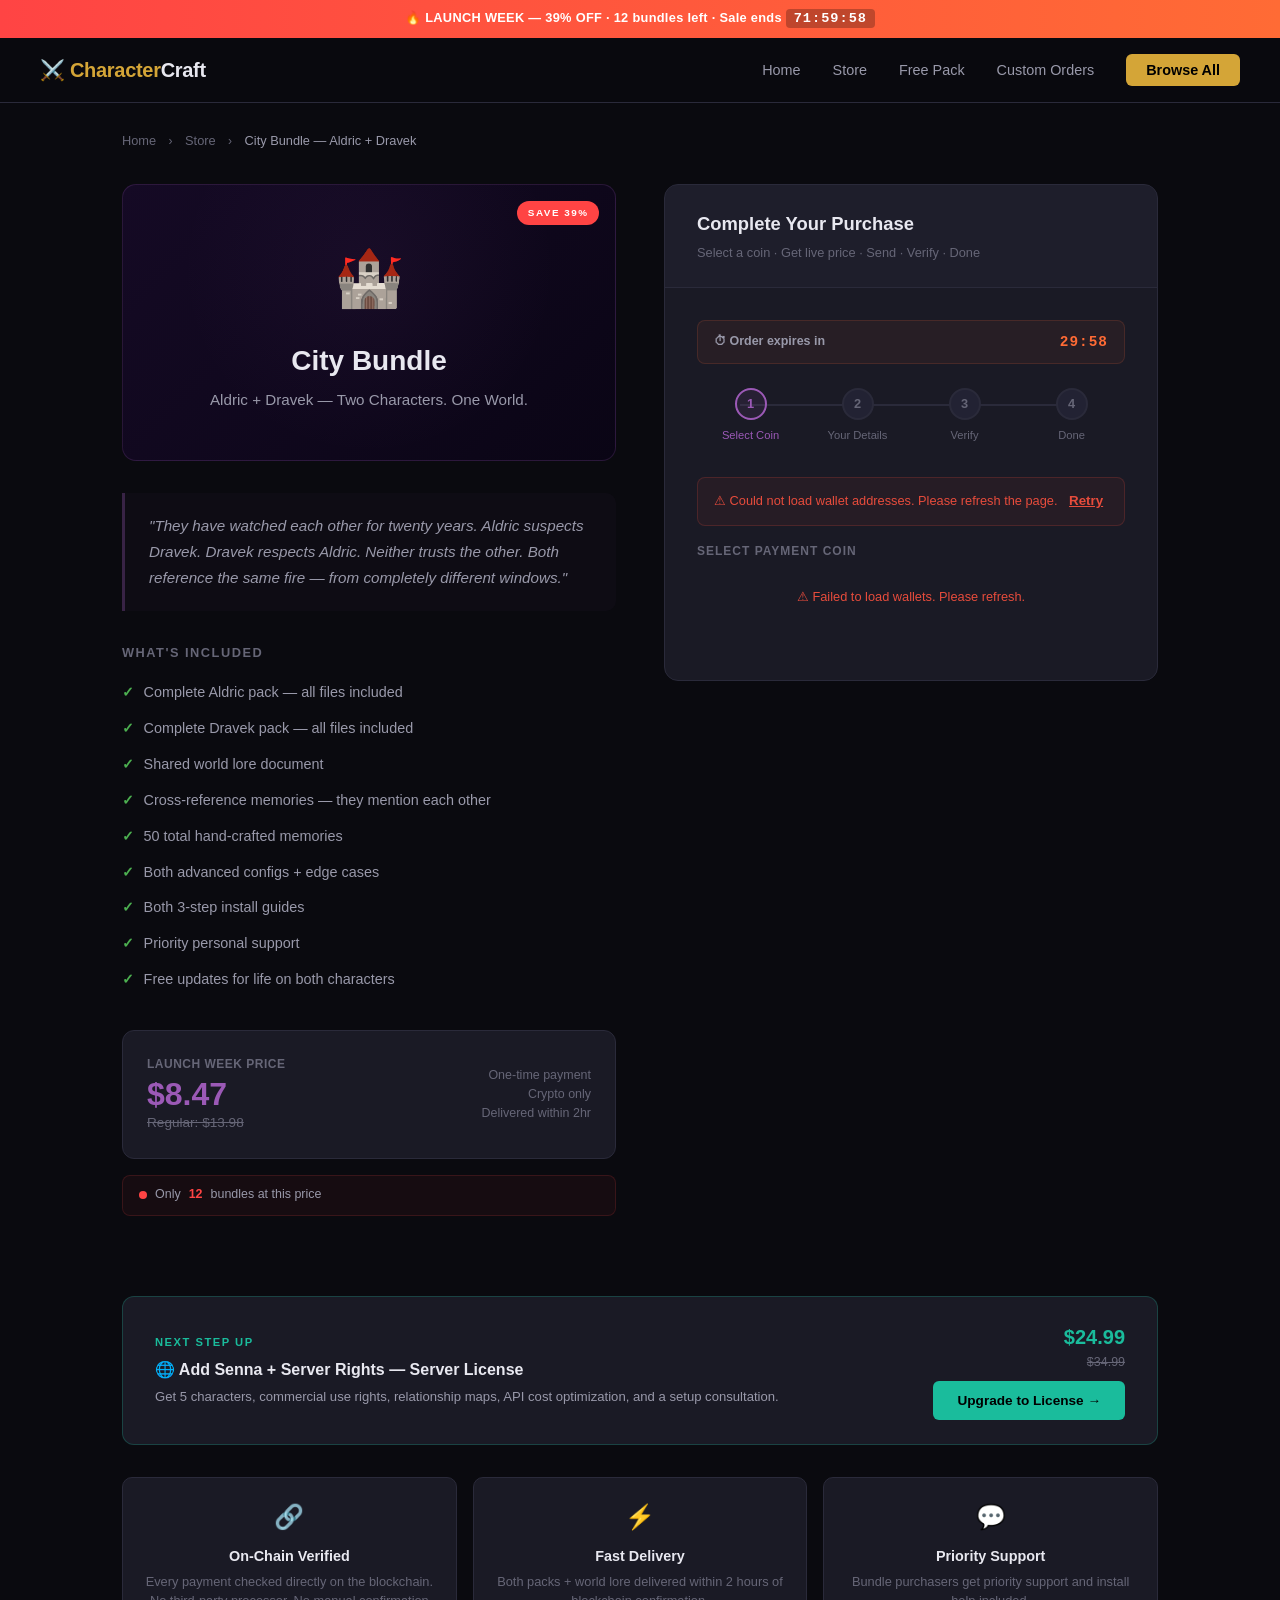
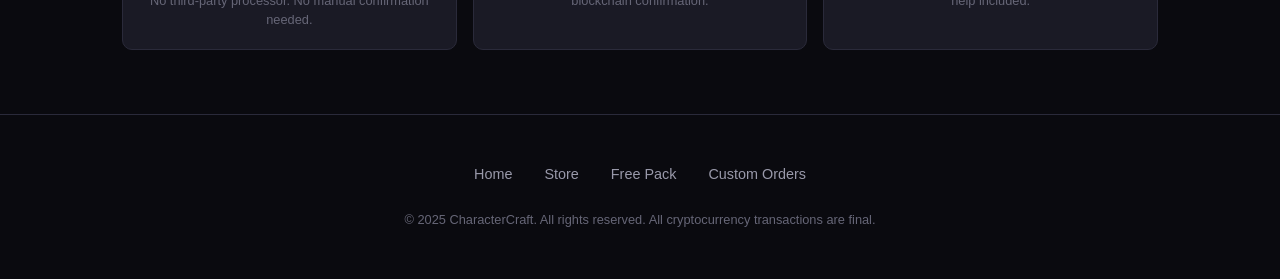
==== pay-city-bundle.html @ 501e88e9 "Create pay-city-bundle.html" ====
<!DOCTYPE html>
<html lang="en">
<head>
    <meta charset="UTF-8">
    <meta name="viewport" content="width=device-width, initial-scale=1.0">
    <title>Buy City Bundle — CharacterCraft</title>
    <meta name="description" content="Purchase the City Bundle. Aldric + Dravek with shared world lore, 50 memories, cross-reference system. $8.47 launch price.">
    <meta name="robots" content="noindex, nofollow">
    <link rel="stylesheet" href="/assets/css/payment.css">
    <style>
        /* ── PAGE ACCENT: PURPLE (Bundle) ── */
        :root {
            --cc-accent:      #9B59B6;
            --cc-accent-light:#B07CC6;
            --cc-accent-rgb:  155, 89, 182;
        }

        .cc-product-banner {
            background: linear-gradient(135deg, #150a25 0%, #0a0515 100%);
            border:     1px solid rgba(155,89,182,0.2);
        }

        /* Bundle-specific upsell override — teal for server license */
        .cc-upsell-card {
            border-color: rgba(26,188,156,0.25);
        }

        .cc-upsell-label { color: #1ABC9C !important; }
        .cc-upsell-price { color: #1ABC9C !important; }

        .cc-upsell-btn {
            background: #1ABC9C !important;
            color: #000 !important;
        }

        .cc-upsell-btn:hover {
            background: #2EE0BA !important;
        }
    </style>
</head>
<body>

<!-- ── URGENCY STRIP ── -->
<div class="cc-urgency-strip">
    🔥 LAUNCH WEEK — 39% OFF ·
    <span id="cc-stock-strip">12</span> bundles left ·
    Sale ends <span class="cc-strip-timer" id="cc-strip-timer">00:00:00</span>
</div>

<!-- ── NAV ── -->
<nav class="cc-nav">
    <div class="cc-nav-inner">
        <a href="/index.html" class="cc-nav-logo">⚔️ Character<span>Craft</span></a>
        <button
            class="cc-nav-toggle"
            onclick="document.querySelector('.cc-nav-links').classList.toggle('cc-open')"
            aria-label="Menu">☰</button>
        <ul class="cc-nav-links">
            <li><a href="/index.html">Home</a></li>
            <li><a href="/store.html">Store</a></li>
            <li><a href="/free.html">Free Pack</a></li>
            <li><a href="/custom.html">Custom Orders</a></li>
            <li><a href="/store.html" class="cc-nav-cta">Browse All</a></li>
        </ul>
    </div>
</nav>

<!-- ── BREADCRUMB ── -->
<div class="cc-breadcrumb">
    <a href="/index.html">Home</a>
    <span class="cc-sep">›</span>
    <a href="/store.html">Store</a>
    <span class="cc-sep">›</span>
    <span class="cc-here">City Bundle — Aldric + Dravek</span>
</div>

<!-- ── MAIN LAYOUT ── -->
<div class="cc-pay-layout">

    <!-- ══ LEFT: PRODUCT INFO ══ -->
    <div class="cc-product-info">

        <div class="cc-product-banner">
            <span class="cc-launch-badge">Save 39%</span>
            <span class="cc-p-icon">🏰</span>
            <h1>City Bundle</h1>
            <div class="cc-p-role">
                Aldric + Dravek — Two Characters. One World.
            </div>
        </div>

        <div class="cc-product-quote">
            "They have watched each other for twenty years. Aldric suspects
            Dravek. Dravek respects Aldric. Neither trusts the other.
            Both reference the same fire — from completely different windows."
        </div>

        <div class="cc-features-label">What's Included</div>
        <ul class="cc-feature-list">
            <li>Complete Aldric pack — all files included</li>
            <li>Complete Dravek pack — all files included</li>
            <li>Shared world lore document</li>
            <li>Cross-reference memories — they mention each other</li>
            <li>50 total hand-crafted memories</li>
            <li>Both advanced configs + edge cases</li>
            <li>Both 3-step install guides</li>
            <li>Priority personal support</li>
            <li>Free updates for life on both characters</li>
        </ul>

        <div class="cc-price-box">
            <div>
                <div class="cc-price-label">Launch Week Price</div>
                <div class="cc-price-value">$8.47</div>
                <div class="cc-price-original">Regular: $13.98</div>
            </div>
            <div class="cc-price-note">
                One-time payment<br>
                Crypto only<br>
                Delivered within 2hr
            </div>
        </div>

        <div class="cc-stock-counter">
            <span class="cc-stock-dot"></span>
            Only <strong id="cc-stock-card">12</strong> bundles at this price
        </div>

    </div>
    <!-- ══ END LEFT ══ -->

    <!-- ══ RIGHT: PAYMENT PANEL ══ -->
    <div class="cc-payment-panel" style="position:relative;">

        <!-- Expired overlay -->
        <div class="cc-expired-overlay" id="cc-expired-overlay">
            <div class="cc-expired-icon">⏰</div>
            <div class="cc-expired-title">Order Expired</div>
            <div class="cc-expired-desc">
                Your 30-minute order window has closed.<br>
                Refresh to start a new order.
            </div>
            <button class="cc-refresh-btn" onclick="location.reload()">
                Start New Order
            </button>
        </div>

        <div class="cc-payment-header">
            <h2>Complete Your Purchase</h2>
            <p>Select a coin · Get live price · Send · Verify · Done</p>
        </div>

        <div class="cc-payment-body">

            <!-- Order expiry countdown -->
            <div class="cc-expiry-bar" id="cc-expiry-bar">
                <span class="cc-expiry-label">⏱ Order expires in</span>
                <span class="cc-expiry-time" id="cc-expiry-time">30:00</span>
            </div>

            <!-- Step indicator -->
            <div class="cc-pay-steps">
                <div class="cc-pay-step cc-active" id="cc-step-1">
                    <div class="cc-step-dot">1</div>
                    <span class="cc-step-label">Select Coin</span>
                </div>
                <div class="cc-pay-step" id="cc-step-2">
                    <div class="cc-step-dot">2</div>
                    <span class="cc-step-label">Your Details</span>
                </div>
                <div class="cc-pay-step" id="cc-step-3">
                    <div class="cc-step-dot">3</div>
                    <span class="cc-step-label">Verify</span>
                </div>
                <div class="cc-pay-step" id="cc-step-4">
                    <div class="cc-step-dot">4</div>
                    <span class="cc-step-label">Done</span>
                </div>
            </div>

            <!-- Address load error -->
            <div class="cc-address-error" id="cc-address-error">
                ⚠ Could not load wallet addresses. Please refresh the page.
                <button onclick="CCPage.loadAddresses()"
                    style="margin-left:0.5rem;background:none;border:none;
                           color:var(--cc-red);cursor:pointer;font-weight:700;
                           text-decoration:underline;">
                    Retry
                </button>
            </div>

            <!-- ── STEP 1: COIN SELECTION ── -->
            <div id="cc-step1-panel">

                <span class="cc-section-label">Select Payment Coin</span>

                <div class="cc-coin-grid" id="cc-coin-grid">
                    <div class="cc-coin-grid-loader">
                        <div class="cc-spinner"
                             style="border-top-color:#9B59B6;"></div>
                        Loading wallets…
                    </div>
                </div>

                <!-- Address panel -->
                <div class="cc-address-panel" id="cc-address-panel">

                    <!-- Live price -->
                    <div class="cc-live-price" id="cc-live-price">
                        <div class="cc-live-price-left">
                            <div class="cc-lp-label">Send Exactly</div>
                            <div class="cc-lp-amount" id="cc-lp-amount">—</div>
                            <div class="cc-lp-usd" id="cc-lp-usd">
                                ≈ $8.47569 USD
                            </div>
                        </div>
                        <div class="cc-live-price-right">
                            <div class="cc-price-refresh-badge">
                                <span class="cc-price-refresh-dot"></span>
                                Live Price
                            </div>
                            <span class="cc-price-last-updated"
                                  id="cc-price-updated">Updating…</span>
                        </div>
                    </div>

                    <!-- Wallet address -->
                    <span class="cc-address-label">
                        Send to this address
                        (<span id="cc-coin-name-label">—</span>):
                    </span>
                    <div class="cc-address-box">
                        <div class="cc-address-text"
                             id="cc-wallet-address">—</div>
                        <button class="cc-copy-btn"
                                onclick="CCPage.copyAddress(this)">
                            Copy
                        </button>
                    </div>

                    <!-- Memo -->
                    <div class="cc-memo-box" id="cc-memo-box">
                        <span class="cc-memo-label"
                              id="cc-memo-label">Memo</span>
                        <span class="cc-memo-value"
                              id="cc-memo-value">—</span>
                        <button class="cc-copy-btn"
                                onclick="CCPage.copyMemo(this)">
                            Copy
                        </button>
                    </div>

                    <!-- Network info -->
                    <div class="cc-network-info">
                        <div class="cc-info-row">
                            <span class="cc-info-label">Network</span>
                            <span class="cc-info-value"
                                  id="cc-network-name">—</span>
                        </div>
                        <div class="cc-info-row">
                            <span class="cc-info-label">Min. Deposit</span>
                            <span class="cc-info-value"
                                  id="cc-min-deposit">—</span>
                        </div>
                        <div class="cc-info-row">
                            <span class="cc-info-label">
                                Confirmations Required
                            </span>
                            <span class="cc-info-value"
                                  id="cc-confirmations">—</span>
                        </div>
                    </div>

                    <!-- Warning -->
                    <div class="cc-pay-warning">
                        <strong>⚠ Important:</strong> Send only
                        <strong id="cc-warn-coin">—</strong> on the
                        <strong id="cc-warn-network">—</strong> network.
                        Sending other assets or using the wrong network
                        results in permanent loss of funds.
                    </div>

                    <!-- Tip -->
                    <div class="cc-info-box cc-info-box-green">
                        💡 <strong>Tip:</strong> Use
                        <strong>SOL, TRX, LTC or DOGE</strong> for lowest
                        fees. Avoid BTC for amounts under $20.
                    </div>

                    <button class="cc-verify-btn" id="cc-proceed-btn"
                            onclick="CCPage.proceedToForm()">
                        Continue to Your Details →
                    </button>

                </div>
            </div>
            <!-- end step1 -->

            <!-- ── STEP 2: CONTACT FORM ── -->
            <div class="cc-form-section" id="cc-step2-panel">
                <h3>Your Delivery Details</h3>
                <p class="cc-form-desc">
                    We need your contact so we can deliver both Aldric
                    and Dravek once your payment confirms on chain.
                </p>

                <input type="text" name="_honey" tabindex="-1"
                       style="display:none" id="cc-honey"
                       autocomplete="off">

                <div class="cc-form-group">
                    <label for="cc-contact">
                        Email or Discord
                        <span class="cc-required">*</span>
                    </label>
                    <input type="text" id="cc-contact"
                           placeholder="email@example.com or YourName#1234"
                           autocomplete="off">
                    <div class="cc-form-hint">
                        This is where we send both character pack files
                        and the shared world lore document.
                    </div>
                </div>

                <div class="cc-form-group">
                    <label for="cc-notes">
                        Notes
                        <span class="cc-optional">(optional)</span>
                    </label>
                    <textarea id="cc-notes"
                        placeholder="Server type, lore preferences, anything else?">
                    </textarea>
                </div>

                <button class="cc-verify-btn"
                        onclick="CCPage.proceedToVerify()">
                    Continue to Payment Verification →
                </button>

                <button onclick="CCPage.backToCoins()"
                    style="display:block;width:100%;margin-top:0.65rem;
                           background:none;border:none;
                           color:var(--cc-text-muted);font-size:0.8rem;
                           cursor:pointer;padding:0.4rem;">
                    ← Back to coin selection
                </button>
            </div>
            <!-- end step2 -->

            <!-- ── STEP 3: VERIFY PAYMENT ── -->
            <div class="cc-form-section" id="cc-step3-panel">
                <h3>Verify Your Payment</h3>
                <p class="cc-form-desc">
                    After sending, paste your transaction hash below.
                    We check the blockchain in real time.
                </p>

                <div class="cc-info-box-verify">
                    <h4>🔒 What We Verify</h4>
                    <ul>
                        <li>Transaction exists on chain</li>
                        <li>Sent to the correct address</li>
                        <li>Amount matches your order</li>
                        <li>Required confirmations reached</li>
                        <li>Transaction hash not previously used</li>
                    </ul>
                </div>

                <!-- Order summary -->
                <div class="cc-network-info" style="margin-bottom:1rem;">
                    <div class="cc-info-row">
                        <span class="cc-info-label">Product</span>
                        <span class="cc-info-value">
                            City Bundle — Aldric + Dravek
                        </span>
                    </div>
                    <div class="cc-info-row">
                        <span class="cc-info-label">Coin</span>
                        <span class="cc-info-value"
                              id="cc-summary-coin">—</span>
                    </div>
                    <div class="cc-info-row">
                        <span class="cc-info-label">Amount to Send</span>
                        <span class="cc-info-value"
                              id="cc-summary-amount">—</span>
                    </div>
                    <div class="cc-info-row">
                        <span class="cc-info-label">Send To</span>
                        <span class="cc-info-value cc-address-text"
                              id="cc-summary-address"
                              style="font-size:0.7rem;max-width:200px;
                                     overflow:hidden;
                                     text-overflow:ellipsis;">—</span>
                    </div>
                </div>

                <div class="cc-form-group">
                    <label for="cc-tx-hash">
                        Transaction Hash / ID
                        <span class="cc-required">*</span>
                    </label>
                    <div class="cc-tx-wrap">
                        <input type="text" id="cc-tx-hash"
                               placeholder="Paste your transaction hash here"
                               autocomplete="off"
                               oninput="CCPage.onTxHashInput(this)">
                        <span class="cc-tx-status" id="cc-tx-status"></span>
                    </div>
                    <div class="cc-form-hint">
                        Found in your wallet's transaction history after
                        sending. Also called TX ID or Transaction ID.
                    </div>
                </div>

                <button class="cc-verify-btn" id="cc-verify-btn"
                        onclick="CCPage.verifyPayment()">
                    🔍 Verify Payment
                </button>

                <div class="cc-poll-status" id="cc-poll-status">
                    <div class="cc-poll-spinner"></div>
                    <span id="cc-poll-text">Checking blockchain…</span>
                </div>

                <div class="cc-verify-result" id="cc-verify-result">
                    <div class="cc-result-title"
                         id="cc-result-title"></div>
                    <div class="cc-result-detail"
                         id="cc-result-detail"></div>
                </div>

                <p class="cc-confirm-note" style="margin-top:1rem;">
                    BTC may take 10–60 min to confirm.
                    SOL, TRX, XLM confirm in seconds.<br>
                    <strong>Do not close this tab</strong> while
                    verification is in progress.
                </p>

                <button onclick="CCPage.backToForm()"
                    style="display:block;width:100%;margin-top:0.65rem;
                           background:none;border:none;
                           color:var(--cc-text-muted);font-size:0.8rem;
                           cursor:pointer;padding:0.4rem;">
                    ← Back to your details
                </button>
            </div>
            <!-- end step3 -->

        </div>
    </div>
    <!-- ══ END RIGHT ══ -->

</div>

<!-- ── UPSELL ── -->
<div class="cc-upsell-bar">
    <div class="cc-upsell-card">
        <div class="cc-upsell-text">
            <div class="cc-upsell-label">Next Step Up</div>
            <h4>🌐 Add Senna + Server Rights — Server License</h4>
            <p>Get 5 characters, commercial use rights, relationship maps,
               API cost optimization, and a setup consultation.</p>
        </div>
        <div class="cc-upsell-action">
            <div class="cc-upsell-price">$24.99</div>
            <div class="cc-upsell-original">$34.99</div>
            <a href="/pay-server-license.html" class="cc-upsell-btn">
                Upgrade to License →
            </a>
        </div>
    </div>
</div>

<!-- ── TRUST ── -->
<div class="cc-trust-bar">
    <div class="cc-trust-grid">
        <div class="cc-trust-item">
            <div class="cc-trust-icon">🔗</div>
            <h4>On-Chain Verified</h4>
            <p>Every payment checked directly on the blockchain.
               No third-party processor. No manual confirmation needed.</p>
        </div>
        <div class="cc-trust-item">
            <div class="cc-trust-icon">⚡</div>
            <h4>Fast Delivery</h4>
            <p>Both packs + world lore delivered within 2 hours of
               blockchain confirmation.</p>
        </div>
        <div class="cc-trust-item">
            <div class="cc-trust-icon">💬</div>
            <h4>Priority Support</h4>
            <p>Bundle purchasers get priority support and install
               help included.</p>
        </div>
    </div>
</div>

<!-- ── FOOTER ── -->
<footer class="cc-footer">
    <div class="cc-footer-links">
        <a href="/index.html">Home</a>
        <a href="/store.html">Store</a>
        <a href="/free.html">Free Pack</a>
        <a href="/custom.html">Custom Orders</a>
    </div>
    <p class="cc-footer-copy">
        © 2025 CharacterCraft. All rights reserved.
        All cryptocurrency transactions are final.
    </p>
</footer>

<!-- ── SCRIPTS ── -->
<script src="/assets/js/payment.js"></script>
<script>
var CCPage = (function () {
    'use strict';

    var PRODUCT_KEY = 'city-bundle';
    var CC = window.CharacterCraft;

    /* ── SALE COUNTDOWN ─────────────────────────────── */
    var SALE_KEY      = 'cc_sale_end_v3';
    var SALE_DURATION = 72 * 60 * 60 * 1000;

    function getSaleEnd() {
        var s = localStorage.getItem(SALE_KEY);
        if (s) { var e = parseInt(s, 10); if (e > Date.now()) return e; }
        var n = Date.now() + SALE_DURATION;
        localStorage.setItem(SALE_KEY, n.toString());
        return n;
    }

    var saleEnd = getSaleEnd();

    function tickSale() {
        var r = saleEnd - Date.now();
        if (r <= 0) {
            saleEnd = Date.now() + SALE_DURATION;
            localStorage.setItem(SALE_KEY, saleEnd.toString());
            r = SALE_DURATION;
        }
        var t  = Math.floor(r / 1000);
        var h  = CC._pad(Math.floor(t / 3600));
        var m  = CC._pad(Math.floor((t % 3600) / 60));
        var s  = CC._pad(t % 60);
        var el = document.getElementById('cc-strip-timer');
        if (el) el.textContent = h + ':' + m + ':' + s;
    }

    tickSale();
    setInterval(tickSale, 1000);

    /* ── STOCK ──────────────────────────────────────── */
    var STOCK_KEY = 'cc_stock_v3';

    var stock = (function () {
        var r = localStorage.getItem(STOCK_KEY);
        if (r) {
            try {
                var d = JSON.parse(r);
                if (d.saleEnd === saleEnd) return d;
            } catch (e) {}
        }
        var i = {
            saleEnd:  saleEnd,
            aldric:   23, dravek:  19, bundle:  12,
            license:   7, retainer: 5
        };
        localStorage.setItem(STOCK_KEY, JSON.stringify(i));
        return i;
    })();

    (function renderStock() {
        var strip = document.getElementById('cc-stock-strip');
        var card  = document.getElementById('cc-stock-card');
        if (strip) strip.textContent = stock.bundle;
        if (card)  card.textContent  = stock.bundle;
    })();

    /* ── ORDER INIT ─────────────────────────────────── */
    var order = CC.initOrder(PRODUCT_KEY);

    /* ── EXPIRY TIMER ───────────────────────────────── */
    CC.expiry.start(
        order.createdAt,
        function onTick(display, remaining) {
            var el = document.getElementById('cc-expiry-time');
            if (el) el.textContent = display;
            var bar = document.getElementById('cc-expiry-bar');
            if (bar) {
                if (remaining < 5 * 60 * 1000) {
                    bar.classList.add('cc-expiry-urgent');
                } else {
                    bar.classList.remove('cc-expiry-urgent');
                }
            }
        },
        function onExpire() {
            var overlay = document.getElementById('cc-expired-overlay');
            if (overlay) overlay.classList.add('cc-visible');
        }
    );

    /* ── LOAD ADDRESSES ─────────────────────────────── */
    function loadAddresses() {
        CC.loadAddresses()
            .then(function () { renderCoinGrid(); })
            .catch(function () {
                var err = document.getElementById('cc-address-error');
                if (err) err.classList.add('cc-visible');
                var grid = document.getElementById('cc-coin-grid');
                if (grid) grid.innerHTML =
                    '<div class="cc-coin-grid-loader"' +
                    ' style="color:var(--cc-red);">' +
                    '⚠ Failed to load wallets. Please refresh.' +
                    '</div>';
            });
    }

    function renderCoinGrid() {
        var grid    = document.getElementById('cc-coin-grid');
        var coins   = CC.config.coins;
        var tickers = Object.keys(coins);
        var html    = '';

        tickers.forEach(function (ticker) {
            var coin    = coins[ticker];
            var address = CC.getAddress(ticker);
            var disabled = !address
                ? 'style="opacity:0.4;cursor:not-allowed;"' +
                  ' title="Address unavailable"'
                : '';

            html +=
                '<button class="cc-coin-btn"' +
                ' id="cc-coin-btn-' + ticker + '"' +
                ' onclick="CCPage.selectCoin(\'' + ticker + '\')"' +
                ' ' + disabled + '>' +
                '<span class="cc-coin-icon">' + coin.icon + '</span>' +
                '<span class="cc-coin-name">' + ticker + '</span>' +
                '</button>';
        });

        grid.innerHTML = html;

        CC.fetchPrices(tickers).then(function () {
            if (CC.state.selectedCoin) {
                updatePriceDisplay(CC.state.selectedCoin);
            }
        });

        if (CC.state.priceTimer) clearInterval(CC.state.priceTimer);
        CC.state.priceTimer = setInterval(function () {
            CC.fetchPrices(Object.keys(coins)).then(function () {
                if (CC.state.selectedCoin) {
                    updatePriceDisplay(CC.state.selectedCoin);
                }
            });
        }, CC.config.priceRefreshMs);
    }

    /* ── SELECT COIN ────────────────────────────────── */
    function selectCoin(ticker) {
        var address = CC.getAddress(ticker);
        if (!address) return;

        CC.state.selectedCoin = ticker;
        var coin = CC.config.coins[ticker];

        document.querySelectorAll('.cc-coin-btn').forEach(function (b) {
            b.classList.remove('cc-selected');
        });
        var btn = document.getElementById('cc-coin-btn-' + ticker);
        if (btn) btn.classList.add('cc-selected');

        document.getElementById('cc-coin-name-label').textContent =
            coin.name + ' (' + ticker + ')';
        document.getElementById('cc-wallet-address').textContent = address;
        document.getElementById('cc-network-name').textContent   =
            coin.networkFull;
        document.getElementById('cc-min-deposit').textContent    =
            coin.minDeposit;
        document.getElementById('cc-confirmations').textContent  =
            coin.confirmations +
            ' confirmation' + (coin.confirmations !== 1 ? 's' : '');
        document.getElementById('cc-warn-coin').textContent    = coin.name;
        document.getElementById('cc-warn-network').textContent = coin.network;

        var memoBox = document.getElementById('cc-memo-box');
        if (coin.memo) {
            document.getElementById('cc-memo-label').textContent =
                coin.memoLabel || 'Memo';
            document.getElementById('cc-memo-value').textContent = coin.memo;
            memoBox.classList.add('cc-visible');
        } else {
            memoBox.classList.remove('cc-visible');
        }

        updatePriceDisplay(ticker);
        document.getElementById('cc-address-panel')
            .classList.add('cc-visible');
        setStep(1);
    }

    function updatePriceDisplay(ticker) {
        var cryptoAmount = CC.getCryptoAmount(ticker, order.exactAmount);
        CC.state.cryptoAmount = cryptoAmount;

        var amountEl  = document.getElementById('cc-lp-amount');
        var usdEl     = document.getElementById('cc-lp-usd');
        var updatedEl = document.getElementById('cc-price-updated');

        if (cryptoAmount !== null) {
            amountEl.textContent  = CC.formatCrypto(cryptoAmount, ticker);
            usdEl.textContent     = '≈ ' + CC.formatUSD(order.exactAmount) +
                                    ' USD';
            updatedEl.textContent = 'Updated ' +
                                    new Date().toLocaleTimeString();
        } else {
            amountEl.textContent  = 'Loading…';
            usdEl.textContent     = '≈ ' + CC.formatUSD(order.exactAmount) +
                                    ' USD';
            updatedEl.textContent = 'Fetching price…';
        }
    }

    /* ── STEP NAVIGATION ────────────────────────────── */
    function setStep(completedUpTo) {
        for (var i = 1; i <= 4; i++) {
            var el = document.getElementById('cc-step-' + i);
            if (!el) continue;
            el.classList.remove('cc-active', 'cc-completed');
            if (i < completedUpTo + 1) el.classList.add('cc-completed');
            if (i === completedUpTo + 1) el.classList.add('cc-active');
        }
    }

    function showPanel(panelId) {
        var panels = [
            'cc-step1-panel',
            'cc-step2-panel',
            'cc-step3-panel'
        ];
        panels.forEach(function (id) {
            var el = document.getElementById(id);
            if (!el) return;
            if (id === panelId) {
                el.classList.add('cc-visible');
                el.style.display = 'block';
            } else {
                el.classList.remove('cc-visible');
                el.style.display = 'none';
            }
        });
    }

    /* ── PROCEED FUNCTIONS ──────────────────────────── */
    function proceedToForm() {
        if (!CC.state.selectedCoin) {
            alert('Please select a coin first.');
            return;
        }
        if (!CC.state.cryptoAmount) {
            alert('Price is still loading. Please wait a moment.');
            return;
        }
        setStep(2);
        showPanel('cc-step2-panel');
        window.scrollTo({ top: 0, behavior: 'smooth' });
    }

    function backToCoins() {
        setStep(1);
        showPanel('cc-step1-panel');
        window.scrollTo({ top: 0, behavior: 'smooth' });
    }

    function proceedToVerify() {
        var honey = document.getElementById('cc-honey');
        if (honey && honey.value !== '') return;

        var contact = document.getElementById('cc-contact').value.trim();
        if (!contact) {
            document.getElementById('cc-contact')
                .classList.add('cc-input-error');
            document.getElementById('cc-contact').focus();
            return;
        }
        document.getElementById('cc-contact')
            .classList.remove('cc-input-error');

        var ticker = CC.state.selectedCoin;
        var coin   = CC.config.coins[ticker];

        document.getElementById('cc-summary-coin').textContent =
            coin.name + ' (' + ticker + ')';
        document.getElementById('cc-summary-amount').textContent =
            CC.formatCrypto(CC.state.cryptoAmount, ticker) +
            ' (' + CC.formatUSD(order.exactAmount) + ')';
        document.getElementById('cc-summary-address').textContent =
            CC.getAddress(ticker);

        setStep(3);
        showPanel('cc-step3-panel');
        window.scrollTo({ top: 0, behavior: 'smooth' });
    }

    function backToForm() {
        CC.poll.stop();
        clearVerifyResult();
        setStep(2);
        showPanel('cc-step2-panel');
        window.scrollTo({ top: 0, behavior: 'smooth' });
    }

    /* ── TX HASH INPUT ──────────────────────────────── */
    function onTxHashInput(input) {
        var val    = input.value.trim();
        var ticker = CC.state.selectedCoin;
        var status = document.getElementById('cc-tx-status');

        if (!val || !ticker) {
            status.textContent = '';
            status.className   = 'cc-tx-status';
            return;
        }

        var valid = CC.verify._validateHashFormat(val, ticker);
        status.textContent = valid ? '✓' : '✗';
        status.className   = 'cc-tx-status ' +
                             (valid ? 'cc-tx-valid' : 'cc-tx-invalid');
    }

    /* ── VERIFY PAYMENT ─────────────────────────────── */
    function verifyPayment() {
        var honey = document.getElementById('cc-honey');
        if (honey && honey.value !== '') return;

        var txHash = document.getElementById('cc-tx-hash').value.trim();
        if (!txHash) {
            document.getElementById('cc-tx-hash').focus();
            return;
        }

        var ticker = CC.state.selectedCoin;
        if (!ticker) return;

        var btn = document.getElementById('cc-verify-btn');
        btn.disabled  = true;
        btn.innerHTML = '<div class="cc-spinner"></div> Verifying…';
        btn.classList.add('cc-loading-btn');

        clearVerifyResult();

        var pollEl = document.getElementById('cc-poll-status');
        pollEl.classList.add('cc-visible');
        document.getElementById('cc-poll-text').textContent =
            'Checking ' + ticker + ' blockchain…';

        CC.verify.run(txHash, ticker)
            .then(function (result) {
                pollEl.classList.remove('cc-visible');

                if (result.verified) {
                    onVerified(result);
                } else if (result.pending) {
                    showResult('pending',
                        '⏳ Not Confirmed Yet',
                        result.message +
                        ' Checking automatically every 15 seconds…');
                    pollEl.classList.add('cc-visible');

                    CC.poll.start(
                        txHash, ticker,
                        function onPollResult(r) {
                            document.getElementById('cc-poll-text')
                                .textContent =
                                'Attempt ' + CC.poll._attempts +
                                ' of ' + CC.poll.MAX +
                                ' — ' + ticker + ' blockchain…';
                            if (r.verified) {
                                pollEl.classList.remove('cc-visible');
                                onVerified(r);
                            } else if (!r.pending) {
                                pollEl.classList.remove('cc-visible');
                                showResult('error',
                                    '❌ Verification Failed', r.message);
                                unlockBtn();
                            }
                        },
                        function onMaxReached() {
                            pollEl.classList.remove('cc-visible');
                            showResult('error', '⏱ Timed Out',
                                'Could not confirm after ' +
                                CC.poll.MAX + ' attempts. ' +
                                'Please try again or contact support ' +
                                'with your TX hash.');
                            unlockBtn();
                        }
                    );
                } else {
                    showResult('error', '❌ Verification Failed',
                        result.message);
                    unlockBtn();
                }
            })
            .catch(function (err) {
                pollEl.classList.remove('cc-visible');
                var msg = err.message ||
                    'An unexpected error occurred. Please try again.';

                if (err.code === 'RATE_LIMITED') {
                    showResult('error', '🚫 Rate Limited', msg);
                } else if (err.code === 'EXPIRED') {
                    showResult('error', '⏰ Order Expired', msg);
                } else {
                    showResult('error', '❌ Error', msg);
                }
                unlockBtn();
            });
    }

    /* ── ON VERIFIED ────────────────────────────────── */
    function onVerified(result) {
        showResult('ok',
            '✅ Payment Verified',
            'Confirmed ' + result.confirmations + ' block(s). ' +
            'Amount: ' +
            CC.formatCrypto(result.receivedCrypto, CC.state.selectedCoin) +
            '. Submitting your order…');

        setStep(4);

        var formData = {
            contact: document.getElementById('cc-contact').value.trim(),
            notes:   document.getElementById('cc-notes').value.trim()
        };

        CC.submitOrder(result, formData)
            .then(function () {
                CC.session.clear();
                CC.expiry.stop();
                CC.poll.stop();
                window.location.href = CC.config.successUrl;
            })
            .catch(function (err) {
                showResult('error', '⚠ Submission Error',
                    err.message +
                    ' Your payment WAS verified. Please contact support ' +
                    'with TX: ' + result.txHash);
                unlockBtn();
            });
    }

    /* ── UI HELPERS ─────────────────────────────────── */
    function showResult(type, title, detail) {
        var el       = document.getElementById('cc-verify-result');
        var titleEl  = document.getElementById('cc-result-title');
        var detailEl = document.getElementById('cc-result-detail');
        el.className         = 'cc-verify-result cc-visible cc-result-' +
                               type;
        titleEl.textContent  = title;
        detailEl.textContent = detail;
    }

    function clearVerifyResult() {
        var el     = document.getElementById('cc-verify-result');
        el.className   = 'cc-verify-result';
        el.textContent = '';
    }

    function unlockBtn() {
        var btn       = document.getElementById('cc-verify-btn');
        btn.disabled  = false;
        btn.innerHTML = '🔍 Verify Payment';
        btn.classList.remove('cc-loading-btn');
    }

    function copyAddress(btn) {
        var text = document.getElementById('cc-wallet-address').textContent;
        CC.copyToClipboard(text, btn, 'Copy');
    }

    function copyMemo(btn) {
        var text = document.getElementById('cc-memo-value').textContent;
        CC.copyToClipboard(text, btn, 'Copy');
    }

    /* ── INIT ───────────────────────────────────────── */
    function init() {
        showPanel('cc-step1-panel');
        document.getElementById('cc-step1-panel').style.display = 'block';
        document.getElementById('cc-step2-panel').style.display = 'none';
        document.getElementById('cc-step3-panel').style.display = 'none';

        loadAddresses();

        document.addEventListener('click', function (e) {
            var nav = document.querySelector('.cc-nav-links');
            var tog = document.querySelector('.cc-nav-toggle');
            if (nav && nav.classList.contains('cc-open') &&
                !nav.contains(e.target) && !tog.contains(e.target)) {
                nav.classList.remove('cc-open');
            }
        });
    }

    init();

    return {
        selectCoin:      selectCoin,
        proceedToForm:   proceedToForm,
        proceedToVerify: proceedToVerify,
        backToCoins:     backToCoins,
        backToForm:      backToForm,
        verifyPayment:   verifyPayment,
        onTxHashInput:   onTxHashInput,
        copyAddress:     copyAddress,
        copyMemo:        copyMemo,
        loadAddresses:   loadAddresses
    };

}());
</script>

</body>
</html>
---- assets/css/payment.css ----
/* ═══════════════════════════════════════════════════════
   CharacterCraft Payment UI
   /assets/css/payment.css
   Shared across all pay pages
═══════════════════════════════════════════════════════ */

/* ── CSS VARIABLES ────────────────────────────────────── */
:root {
    --cc-gold:          #D4A537;
    --cc-gold-light:    #F2D06B;
    --cc-bg-primary:    #0A0A0F;
    --cc-bg-secondary:  #12121A;
    --cc-bg-card:       #1A1A25;
    --cc-bg-hover:      #222233;
    --cc-text-primary:  #E8E8F0;
    --cc-text-secondary:#9999AA;
    --cc-text-muted:    #666677;
    --cc-border:        #2A2A3A;
    --cc-green:         #4CAF50;
    --cc-red:           #E74C3C;
    --cc-urgent-red:    #FF4444;
    --cc-orange:        #FF6B35;
    --cc-blue:          #3498DB;
    --cc-purple:        #9B59B6;
    --cc-teal:          #1ABC9C;
    --cc-amber:         #F39C12;

    /* Accent — overridden per page via inline style on body */
    --cc-accent:        var(--cc-gold);
    --cc-accent-light:  var(--cc-gold-light);
    --cc-accent-rgb:    212, 165, 55;
}

/* ── RESET & BASE ─────────────────────────────────────── */
*, *::before, *::after { margin: 0; padding: 0; box-sizing: border-box; }
html { scroll-behavior: smooth; }

body {
    font-family: 'Segoe UI', -apple-system, BlinkMacSystemFont, sans-serif;
    background:  var(--cc-bg-primary);
    color:       var(--cc-text-primary);
    line-height: 1.6;
    overflow-x:  hidden;
}

/* ── URGENCY STRIP ────────────────────────────────────── */
.cc-urgency-strip {
    background:      linear-gradient(90deg, #FF4444, #FF6B35, #FF4444);
    background-size: 200% 100%;
    animation:       cc-strip-shift 3s ease infinite;
    color:           #fff;
    text-align:      center;
    padding:         0.5rem 1rem;
    font-size:       0.8rem;
    font-weight:     700;
    letter-spacing:  0.3px;
    position:        relative;
    z-index:         100;
}

@keyframes cc-strip-shift {
    0%, 100% { background-position: 0% 50%; }
    50%       { background-position: 100% 50%; }
}

.cc-strip-timer {
    background:    rgba(0,0,0,0.25);
    padding:       0.15rem 0.5rem;
    border-radius: 4px;
    font-family:   'Courier New', monospace;
    letter-spacing:1px;
    font-size:     0.85rem;
}

/* ── NAV ──────────────────────────────────────────────── */
.cc-nav {
    position:       sticky;
    top:            0;
    z-index:        1000;
    background:     rgba(10,10,15,0.97);
    backdrop-filter:blur(12px);
    border-bottom:  1px solid var(--cc-border);
    padding:        0 2rem;
}

.cc-nav-inner {
    max-width:      1200px;
    margin:         0 auto;
    display:        flex;
    justify-content:space-between;
    align-items:    center;
    height:         64px;
}

.cc-nav-logo {
    font-size:      1.25rem;
    font-weight:    700;
    color:          var(--cc-gold);
    text-decoration:none;
    letter-spacing: -0.3px;
}

.cc-nav-logo span { color: var(--cc-text-primary); }

.cc-nav-links {
    display:    flex;
    gap:        2rem;
    list-style: none;
    align-items:center;
}

.cc-nav-links a {
    color:          var(--cc-text-secondary);
    text-decoration:none;
    font-size:      0.9rem;
    font-weight:    500;
    transition:     color 0.2s;
}

.cc-nav-links a:hover { color: var(--cc-gold); }

.cc-nav-links .cc-nav-cta {
    background:    var(--cc-gold);
    color:         #000;
    padding:       0.5rem 1.25rem;
    border-radius: 6px;
    font-weight:   700;
    transition:    background 0.2s;
}

.cc-nav-links .cc-nav-cta:hover {
    background: var(--cc-gold-light);
    color:      #000;
}

.cc-nav-toggle {
    display:   none;
    background:none;
    border:    none;
    color:     var(--cc-text-primary);
    font-size: 1.5rem;
    cursor:    pointer;
}

/* ── BREADCRUMB ───────────────────────────────────────── */
.cc-breadcrumb {
    max-width: 1100px;
    margin:    0 auto;
    padding:   1.5rem 2rem 0;
}

.cc-breadcrumb a {
    color:          var(--cc-text-muted);
    text-decoration:none;
    font-size:      0.8rem;
    transition:     color 0.2s;
}

.cc-breadcrumb a:hover  { color: var(--cc-gold); }
.cc-breadcrumb .cc-sep  { color: var(--cc-text-muted); margin: 0 0.5rem; font-size: 0.75rem; }
.cc-breadcrumb .cc-here { color: var(--cc-text-secondary); font-size: 0.8rem; }

/* ── PAGE LAYOUT ──────────────────────────────────────── */
.cc-pay-layout {
    max-width: 1100px;
    margin:    0 auto;
    padding:   2rem 2rem 5rem;
    display:   grid;
    grid-template-columns: 1fr 1fr;
    gap:       3rem;
    align-items:start;
}

/* ── PRODUCT INFO (LEFT COLUMN) ───────────────────────── */
.cc-product-info {
    position: sticky;
    top:      5rem;
}

/* ── PRODUCT BANNER ───────────────────────────────────── */
.cc-product-banner {
    border-radius:   14px;
    padding:         3rem 2rem;
    text-align:      center;
    margin-bottom:   2rem;
    position:        relative;
    overflow:        hidden;

    /* Default — overridden per page */
    background:      linear-gradient(135deg, #2a1a0a 0%, #150d05 100%);
    border:          1px solid rgba(212,165,55,0.15);
}

.cc-product-banner::before {
    content:        '';
    position:       absolute;
    inset:          0;
    background:     radial-gradient(circle at 50% 30%,
                        rgba(var(--cc-accent-rgb), 0.06) 0%,
                        transparent 60%);
    pointer-events: none;
}

.cc-product-banner .cc-p-icon {
    font-size:     3.5rem;
    margin-bottom: 1rem;
    position:      relative;
    z-index:       1;
    display:       block;
}

.cc-product-banner h1 {
    font-size:     1.75rem;
    font-weight:   800;
    margin-bottom: 0.25rem;
    position:      relative;
    z-index:       1;
}

.cc-product-banner .cc-p-role {
    color:    var(--cc-text-secondary);
    font-size:0.95rem;
    position: relative;
    z-index:  1;
}

/* ── LAUNCH BADGE ─────────────────────────────────────── */
.cc-launch-badge {
    position:      absolute;
    top:           1rem;
    right:         1rem;
    background:    var(--cc-urgent-red);
    color:         #fff;
    font-size:     0.62rem;
    font-weight:   800;
    letter-spacing:1.5px;
    text-transform:uppercase;
    padding:       0.25rem 0.65rem;
    border-radius: 50px;
    z-index:       2;
}

/* ── PRODUCT QUOTE ────────────────────────────────────── */
.cc-product-quote {
    color:         var(--cc-text-secondary);
    font-style:    italic;
    font-size:     0.95rem;
    line-height:   1.7;
    padding:       1.25rem 1.5rem;
    border-left:   3px solid rgba(var(--cc-accent-rgb), 0.3);
    background:    rgba(var(--cc-accent-rgb), 0.03);
    border-radius: 0 10px 10px 0;
    margin-bottom: 2rem;
}

/* ── FEATURE LIST ─────────────────────────────────────── */
.cc-features-label {
    font-size:      0.8rem;
    font-weight:    700;
    color:          var(--cc-text-muted);
    letter-spacing: 1.5px;
    text-transform: uppercase;
    margin-bottom:  0.75rem;
}

.cc-feature-list {
    list-style:    none;
    margin-bottom: 2rem;
}

.cc-feature-list li {
    font-size:  0.9rem;
    color:      var(--cc-text-secondary);
    padding:    0.4rem 0;
    display:    flex;
    align-items:flex-start;
    gap:        0.6rem;
}

.cc-feature-list li::before {
    content:   '✓';
    color:     var(--cc-green);
    font-weight:700;
    flex-shrink:0;
}

/* ── PRICE BOX ────────────────────────────────────────── */
.cc-price-box {
    background:    var(--cc-bg-card);
    border:        1px solid var(--cc-border);
    border-radius: 12px;
    padding:       1.5rem;
    display:       flex;
    align-items:   center;
    justify-content:space-between;
    margin-bottom: 1rem;
}

.cc-price-label {
    color:          var(--cc-text-muted);
    font-size:      0.75rem;
    font-weight:    600;
    letter-spacing: 0.5px;
    text-transform: uppercase;
    margin-bottom:  0.25rem;
}

.cc-price-value {
    font-size:   2rem;
    font-weight: 800;
    color:       var(--cc-accent);
    line-height: 1;
}

.cc-price-original {
    font-size:       0.85rem;
    color:           var(--cc-text-muted);
    text-decoration: line-through;
    margin-top:      0.15rem;
}

.cc-price-note {
    color:      var(--cc-text-muted);
    font-size:  0.78rem;
    line-height:1.5;
    text-align: right;
}

/* ── STOCK COUNTER ────────────────────────────────────── */
.cc-stock-counter {
    display:    flex;
    align-items:center;
    gap:        0.5rem;
    background: rgba(255,68,68,0.05);
    border:     1px solid rgba(255,68,68,0.15);
    border-radius:8px;
    padding:    0.6rem 1rem;
    font-size:  0.78rem;
    color:      var(--cc-text-secondary);
}

.cc-stock-dot {
    width:        8px;
    height:       8px;
    border-radius:50%;
    background:   var(--cc-urgent-red);
    animation:    cc-pulse 1.5s ease-in-out infinite;
    flex-shrink:  0;
}

@keyframes cc-pulse {
    0%, 100% { opacity: 1; transform: scale(1); }
    50%       { opacity: 0.4; transform: scale(0.75); }
}

.cc-stock-counter strong { color: var(--cc-urgent-red); }

/* ── PAYMENT PANEL (RIGHT COLUMN) ─────────────────────── */
.cc-payment-panel {
    background:    var(--cc-bg-card);
    border:        1px solid var(--cc-border);
    border-radius: 14px;
    overflow:      hidden;
}

.cc-payment-header {
    padding:      1.5rem 2rem;
    border-bottom:1px solid var(--cc-border);
    background:   rgba(42,42,58,0.3);
}

.cc-payment-header h2 {
    font-size:    1.15rem;
    font-weight:  700;
    margin-bottom:0.25rem;
}

.cc-payment-header p {
    color:    var(--cc-text-muted);
    font-size:0.8rem;
}

.cc-payment-body { padding: 2rem; }

/* ── ORDER EXPIRY TIMER ───────────────────────────────── */
.cc-expiry-bar {
    display:        flex;
    align-items:    center;
    justify-content:space-between;
    background:     rgba(255,107,53,0.06);
    border:         1px solid rgba(255,107,53,0.15);
    border-radius:  8px;
    padding:        0.6rem 1rem;
    margin-bottom:  1.5rem;
    font-size:      0.78rem;
    color:          var(--cc-text-secondary);
}

.cc-expiry-bar .cc-expiry-label { font-weight: 600; }

.cc-expiry-bar .cc-expiry-time {
    font-family:   'Courier New', monospace;
    font-size:     0.9rem;
    font-weight:   700;
    color:         var(--cc-orange);
    letter-spacing:1px;
}

.cc-expiry-bar.cc-expiry-urgent { border-color: rgba(255,68,68,0.4); }
.cc-expiry-bar.cc-expiry-urgent .cc-expiry-time { color: var(--cc-urgent-red); }

/* ── STEP INDICATOR ───────────────────────────────────── */
.cc-pay-steps {
    display:       flex;
    gap:           0;
    margin-bottom: 2rem;
    position:      relative;
}

.cc-pay-steps::before {
    content:    '';
    position:   absolute;
    top:        16px;
    left:       10%;
    right:      10%;
    height:     2px;
    background: var(--cc-border);
    z-index:    0;
}

.cc-pay-step {
    flex:      1;
    text-align:center;
    position:  relative;
    z-index:   1;
}

.cc-step-dot {
    display:        inline-flex;
    align-items:    center;
    justify-content:center;
    width:          32px;
    height:         32px;
    border-radius:  50%;
    background:     var(--cc-bg-hover);
    border:         2px solid var(--cc-border);
    color:          var(--cc-text-muted);
    font-size:      0.8rem;
    font-weight:    700;
    margin-bottom:  0.4rem;
    transition:     all 0.3s;
}

.cc-pay-step.cc-active .cc-step-dot {
    background: rgba(var(--cc-accent-rgb), 0.1);
    border-color:var(--cc-accent);
    color:      var(--cc-accent);
}

.cc-pay-step.cc-completed .cc-step-dot {
    background:  rgba(76,175,80,0.15);
    border-color:var(--cc-green);
    color:       var(--cc-green);
}

.cc-step-dot.cc-done::after { content: '✓'; }

.cc-step-label {
    font-size:  0.7rem;
    color:      var(--cc-text-muted);
    font-weight:500;
    display:    block;
}

.cc-pay-step.cc-active    .cc-step-label { color: var(--cc-accent); }
.cc-pay-step.cc-completed .cc-step-label { color: var(--cc-green); }

/* ── COIN GRID ────────────────────────────────────────── */
.cc-section-label {
    font-size:      0.75rem;
    font-weight:    700;
    color:          var(--cc-text-muted);
    letter-spacing: 1px;
    text-transform: uppercase;
    margin-bottom:  0.6rem;
    display:        block;
}

.cc-coin-grid {
    display:               grid;
    grid-template-columns: repeat(5, 1fr);
    gap:                   0.5rem;
    margin-bottom:         1.5rem;
}

.cc-coin-btn {
    background:    var(--cc-bg-hover);
    border:        1px solid var(--cc-border);
    border-radius: 8px;
    padding:       0.65rem 0.25rem;
    text-align:    center;
    cursor:        pointer;
    transition:    all 0.2s;
    color:         var(--cc-text-secondary);
    font-size:     0.68rem;
    font-weight:   600;
    line-height:   1.3;
    position:      relative;
    overflow:      hidden;
}

.cc-coin-btn:hover {
    border-color:var(--cc-accent);
    color:       var(--cc-accent);
    background:  rgba(var(--cc-accent-rgb), 0.05);
}

.cc-coin-btn.cc-selected {
    background:   rgba(var(--cc-accent-rgb), 0.1);
    border-color: var(--cc-accent);
    color:        var(--cc-accent);
    box-shadow:   0 0 0 1px rgba(var(--cc-accent-rgb), 0.2);
}

.cc-coin-icon {
    display:    block;
    font-size:  1.15rem;
    margin-bottom:0.2rem;
}

.cc-coin-name { display: block; }

/* Loading state for coin buttons */
.cc-coin-grid.cc-loading {
    opacity:       0.5;
    pointer-events:none;
}

.cc-coin-grid-loader {
    grid-column:    1 / -1;
    text-align:     center;
    color:          var(--cc-text-muted);
    font-size:      0.8rem;
    padding:        1rem;
    display:        flex;
    align-items:    center;
    justify-content:center;
    gap:            0.5rem;
}

/* ── ADDRESS PANEL ────────────────────────────────────── */
.cc-address-panel {
    display:       none;
    margin-bottom: 1.5rem;
    animation:     cc-fade-in 0.3s ease;
}

.cc-address-panel.cc-visible { display: block; }

@keyframes cc-fade-in {
    from { opacity: 0; transform: translateY(6px); }
    to   { opacity: 1; transform: translateY(0); }
}

/* ── LIVE PRICE ───────────────────────────────────────── */
.cc-live-price {
    background:    var(--cc-bg-hover);
    border:        1px solid rgba(var(--cc-accent-rgb), 0.15);
    border-radius: 10px;
    padding:       1rem 1.25rem;
    margin-bottom: 0.75rem;
    display:       flex;
    align-items:   center;
    justify-content:space-between;
    gap:           1rem;
}

.cc-live-price-left .cc-lp-label {
    font-size:  0.72rem;
    color:      var(--cc-text-muted);
    font-weight:600;
    letter-spacing:0.5px;
    text-transform:uppercase;
    margin-bottom:0.2rem;
}

.cc-live-price-left .cc-lp-amount {
    font-size:   1.25rem;
    font-weight: 800;
    color:       var(--cc-accent);
    line-height: 1;
    font-family: 'Courier New', monospace;
}

.cc-live-price-left .cc-lp-usd {
    font-size:  0.75rem;
    color:      var(--cc-text-muted);
    margin-top: 0.15rem;
}

.cc-live-price-right {
    text-align: right;
    flex-shrink:0;
}

.cc-price-refresh-badge {
    display:        inline-flex;
    align-items:    center;
    gap:            0.3rem;
    font-size:      0.65rem;
    color:          var(--cc-green);
    background:     rgba(76,175,80,0.08);
    border:         1px solid rgba(76,175,80,0.15);
    border-radius:  50px;
    padding:        0.2rem 0.55rem;
    margin-bottom:  0.3rem;
}

.cc-price-refresh-dot {
    width:        5px;
    height:       5px;
    border-radius:50%;
    background:   var(--cc-green);
    animation:    cc-pulse 2s ease-in-out infinite;
}

.cc-price-last-updated {
    font-size:  0.65rem;
    color:      var(--cc-text-muted);
    display:    block;
}

/* ── ADDRESS BOX ──────────────────────────────────────── */
.cc-address-label {
    font-size:      0.72rem;
    font-weight:    700;
    color:          var(--cc-text-muted);
    letter-spacing: 1px;
    text-transform: uppercase;
    margin-bottom:  0.4rem;
    display:        block;
}

.cc-address-box {
    background:    var(--cc-bg-primary);
    border:        1px solid var(--cc-border);
    border-radius: 8px;
    padding:       0.85rem 1rem;
    display:       flex;
    align-items:   center;
    gap:           0.75rem;
    margin-bottom: 0.75rem;
}

.cc-address-text {
    flex:        1;
    font-family: 'Consolas', 'Monaco', monospace;
    font-size:   0.72rem;
    color:       var(--cc-accent);
    word-break:  break-all;
    line-height: 1.5;
    user-select: all;
}

.cc-copy-btn {
    background:    rgba(var(--cc-accent-rgb), 0.1);
    border:        1px solid rgba(var(--cc-accent-rgb), 0.2);
    color:         var(--cc-accent);
    padding:       0.4rem 0.75rem;
    border-radius: 6px;
    font-size:     0.72rem;
    font-weight:   700;
    cursor:        pointer;
    transition:    all 0.2s;
    white-space:   nowrap;
    flex-shrink:   0;
}

.cc-copy-btn:hover { background: rgba(var(--cc-accent-rgb), 0.2); }

.cc-copy-btn.cc-copied {
    background:  rgba(76,175,80,0.15);
    border-color:rgba(76,175,80,0.3);
    color:       var(--cc-green);
}

/* ── MEMO BOX ─────────────────────────────────────────── */
.cc-memo-box {
    display:       none;
    background:    rgba(231,76,60,0.05);
    border:        1px solid rgba(231,76,60,0.2);
    border-radius: 8px;
    padding:       0.85rem 1rem;
    margin-bottom: 0.75rem;
    align-items:   center;
    gap:           0.75rem;
}

.cc-memo-box.cc-visible { display: flex; }

.cc-memo-label {
    font-size:      0.68rem;
    font-weight:    700;
    color:          var(--cc-red);
    letter-spacing: 0.5px;
    text-transform: uppercase;
    white-space:    nowrap;
}

.cc-memo-value {
    font-family: 'Consolas', 'Monaco', monospace;
    font-size:   0.95rem;
    color:       var(--cc-text-primary);
    font-weight: 700;
    flex:        1;
}

/* ── NETWORK INFO ─────────────────────────────────────── */
.cc-network-info {
    background:    var(--cc-bg-hover);
    border-radius: 8px;
    padding:       0.85rem 1rem;
    margin-bottom: 0.75rem;
}

.cc-info-row {
    display:        flex;
    justify-content:space-between;
    font-size:      0.78rem;
    padding:        0.2rem 0;
}

.cc-info-row .cc-info-label { color: var(--cc-text-muted); }
.cc-info-row .cc-info-value { color: var(--cc-text-primary); font-weight: 600; }

/* ── WARNING BOX ──────────────────────────────────────── */
.cc-pay-warning {
    background:    rgba(231,76,60,0.05);
    border:        1px solid rgba(231,76,60,0.15);
    border-radius: 8px;
    padding:       0.85rem 1rem;
    font-size:     0.78rem;
    color:         var(--cc-text-secondary);
    line-height:   1.6;
    margin-bottom: 1.5rem;
}

.cc-pay-warning strong { color: var(--cc-red); }

/* ── FORM SECTION ─────────────────────────────────────── */
.cc-form-section {
    display:       none;
    border-top:    1px solid var(--cc-border);
    padding-top:   1.5rem;
    margin-top:    0.5rem;
    animation:     cc-fade-in 0.3s ease;
}

.cc-form-section.cc-visible { display: block; }

.cc-form-section h3 {
    font-size:    0.95rem;
    font-weight:  700;
    margin-bottom:0.25rem;
}

.cc-form-section .cc-form-desc {
    font-size:    0.8rem;
    color:        var(--cc-text-muted);
    margin-bottom:1.25rem;
    line-height:  1.6;
}

.cc-form-group { margin-bottom: 1rem; }

.cc-form-group label {
    display:       block;
    font-size:     0.8rem;
    font-weight:   600;
    margin-bottom: 0.35rem;
    color:         var(--cc-text-secondary);
}

.cc-required { color: var(--cc-urgent-red); }

.cc-optional {
    color:      var(--cc-text-muted);
    font-weight:400;
    font-size:  0.75rem;
}

.cc-form-group input,
.cc-form-group textarea {
    width:         100%;
    padding:       0.7rem 0.85rem;
    background:    var(--cc-bg-primary);
    border:        1px solid var(--cc-border);
    border-radius: 8px;
    color:         var(--cc-text-primary);
    font-size:     0.9rem;
    font-family:   inherit;
    outline:       none;
    transition:    border-color 0.2s;
}

.cc-form-group input:focus,
.cc-form-group textarea:focus { border-color: var(--cc-accent); }

.cc-form-group input.cc-input-error,
.cc-form-group textarea.cc-input-error { border-color: var(--cc-red); }

.cc-form-group textarea { min-height: 70px; resize: vertical; }

.cc-form-hint {
    font-size:  0.72rem;
    color:      var(--cc-text-muted);
    margin-top: 0.3rem;
    line-height:1.5;
}

/* ── TX HASH FIELD ────────────────────────────────────── */
.cc-tx-wrap { position: relative; }

.cc-tx-status {
    position:      absolute;
    right:         0.75rem;
    top:           50%;
    transform:     translateY(-50%);
    font-size:     0.72rem;
    font-weight:   700;
    pointer-events:none;
}

.cc-tx-status.cc-tx-valid   { color: var(--cc-green); }
.cc-tx-status.cc-tx-invalid { color: var(--cc-red); }

/* ── VERIFY BUTTON ────────────────────────────────────── */
.cc-verify-btn {
    display:        flex;
    align-items:    center;
    justify-content:center;
    gap:            0.5rem;
    width:          100%;
    padding:        0.9rem 1.5rem;
    border-radius:  8px;
    font-size:      0.95rem;
    font-weight:    700;
    border:         none;
    cursor:         pointer;
    transition:     all 0.2s;
    background:     var(--cc-accent);
    color:          #000;
    margin-top:     1.25rem;
}

.cc-verify-btn:hover:not(:disabled) {
    filter:          brightness(1.1);
    transform:       translateY(-1px);
    box-shadow:      0 6px 20px rgba(var(--cc-accent-rgb), 0.25);
}

.cc-verify-btn:disabled {
    opacity:       0.5;
    cursor:        not-allowed;
    transform:     none;
    box-shadow:    none;
}

.cc-verify-btn.cc-loading-btn { cursor: wait; }

/* ── VERIFY SPINNER ───────────────────────────────────── */
.cc-spinner {
    width:        16px;
    height:       16px;
    border:       2px solid rgba(0,0,0,0.3);
    border-top:   2px solid #000;
    border-radius:50%;
    animation:    cc-spin 0.7s linear infinite;
    display:      inline-block;
    flex-shrink:  0;
}

@keyframes cc-spin { to { transform: rotate(360deg); } }

/* ── VERIFY RESULT PANEL ──────────────────────────────── */
.cc-verify-result {
    display:       none;
    border-radius: 10px;
    padding:       1rem 1.25rem;
    margin-top:    1rem;
    font-size:     0.82rem;
    line-height:   1.6;
    animation:     cc-fade-in 0.3s ease;
}

.cc-verify-result.cc-visible  { display: block; }

.cc-verify-result.cc-result-ok {
    background:   rgba(76,175,80,0.07);
    border:       1px solid rgba(76,175,80,0.25);
    color:        var(--cc-text-secondary);
}

.cc-verify-result.cc-result-pending {
    background:   rgba(243,156,18,0.06);
    border:       1px solid rgba(243,156,18,0.2);
    color:        var(--cc-text-secondary);
}

.cc-verify-result.cc-result-error {
    background:   rgba(231,76,60,0.06);
    border:       1px solid rgba(231,76,60,0.2);
    color:        var(--cc-text-secondary);
}

.cc-verify-result .cc-result-title {
    font-weight:   700;
    margin-bottom: 0.35rem;
    font-size:     0.88rem;
}

.cc-result-ok      .cc-result-title { color: var(--cc-green); }
.cc-result-pending .cc-result-title { color: var(--cc-amber); }
.cc-result-error   .cc-result-title { color: var(--cc-red); }

.cc-verify-result .cc-result-detail { color: var(--cc-text-secondary); }

/* ── POLL STATUS ──────────────────────────────────────── */
.cc-poll-status {
    display:       none;
    font-size:     0.78rem;
    color:         var(--cc-text-muted);
    text-align:    center;
    margin-top:    0.75rem;
    align-items:   center;
    justify-content:center;
    gap:           0.5rem;
}

.cc-poll-status.cc-visible { display: flex; }

.cc-poll-spinner {
    width:        12px;
    height:       12px;
    border:       2px solid var(--cc-border);
    border-top:   2px solid var(--cc-amber);
    border-radius:50%;
    animation:    cc-spin 0.8s linear infinite;
    flex-shrink:  0;
}

/* ── CONFIRM NOTE ─────────────────────────────────────── */
.cc-confirm-note {
    text-align: center;
    color:      var(--cc-text-muted);
    font-size:  0.75rem;
    margin-top: 0.75rem;
    line-height:1.6;
}

.cc-confirm-note strong { color: var(--cc-text-secondary); }

/* ── INFO BOXES ───────────────────────────────────────── */
.cc-info-box {
    border-radius: 10px;
    padding:       0.85rem 1rem;
    margin-bottom: 1.25rem;
    font-size:     0.78rem;
    line-height:   1.65;
    color:         var(--cc-text-secondary);
}

.cc-info-box strong { color: var(--cc-text-primary); }

.cc-info-box-accent {
    background: rgba(var(--cc-accent-rgb), 0.04);
    border:     1px solid rgba(var(--cc-accent-rgb), 0.12);
}

.cc-info-box-green {
    background: rgba(76,175,80,0.04);
    border:     1px solid rgba(76,175,80,0.12);
}

.cc-info-box-verify {
    background:    rgba(76,175,80,0.05);
    border:        1px solid rgba(76,175,80,0.15);
    padding:       1rem 1.25rem;
    margin-bottom: 1.5rem;
    border-radius: 10px;
}

.cc-info-box-verify h4 {
    font-size:    0.85rem;
    font-weight:  700;
    color:        var(--cc-green);
    margin-bottom:0.5rem;
    display:      flex;
    align-items:  center;
    gap:          0.4rem;
}

.cc-info-box-verify ul {
    list-style:    none;
    display:       flex;
    flex-direction:column;
    gap:           0.3rem;
}

.cc-info-box-verify li {
    font-size:  0.78rem;
    color:      var(--cc-text-secondary);
    display:    flex;
    align-items:center;
    gap:        0.5rem;
}

.cc-info-box-verify li::before {
    content:    '✓';
    color:      var(--cc-green);
    font-weight:700;
    font-size:  0.7rem;
    flex-shrink:0;
}

/* ── TRUST BAR ────────────────────────────────────────── */
.cc-trust-bar {
    max-width:  1100px;
    margin:     0 auto;
    padding:    0 2rem 4rem;
}

.cc-trust-grid {
    display:               grid;
    grid-template-columns: repeat(3,1fr);
    gap:                   1rem;
}

.cc-trust-item {
    background:    var(--cc-bg-card);
    border:        1px solid var(--cc-border);
    border-radius: 10px;
    padding:       1.25rem;
    text-align:    center;
}

.cc-trust-icon  { font-size: 1.5rem; margin-bottom: 0.5rem; }
.cc-trust-item h4 { font-size: 0.9rem; font-weight: 700; margin-bottom: 0.25rem; }
.cc-trust-item p  { color: var(--cc-text-muted); font-size: 0.8rem; line-height: 1.5; }

/* ── UPSELL CARD ──────────────────────────────────────── */
.cc-upsell-bar {
    max-width: 1100px;
    margin:    0 auto;
    padding:   0 2rem 2rem;
}

.cc-upsell-card {
    background:    var(--cc-bg-card);
    border-radius: 12px;
    padding:       1.5rem 2rem;
    display:       flex;
    align-items:   center;
    justify-content:space-between;
    gap:           1.5rem;
    border:        1px solid rgba(155,89,182,0.25);
}

.cc-upsell-text { flex: 1; }

.cc-upsell-label {
    font-size:      0.7rem;
    font-weight:    700;
    letter-spacing: 1.5px;
    text-transform: uppercase;
    color:          var(--cc-purple);
    margin-bottom:  0.3rem;
}

.cc-upsell-text h4 { font-size: 1rem; font-weight: 700; margin-bottom: 0.25rem; }
.cc-upsell-text p  { font-size: 0.82rem; color: var(--cc-text-secondary); }

.cc-upsell-action { text-align: right; flex-shrink: 0; }

.cc-upsell-price {
    font-size:   1.25rem;
    font-weight: 800;
    color:       var(--cc-purple);
}

.cc-upsell-original {
    font-size:       0.78rem;
    color:           var(--cc-text-muted);
    text-decoration: line-through;
    margin-bottom:   0.5rem;
}

.cc-upsell-btn {
    display:        inline-block;
    padding:        0.55rem 1.5rem;
    background:     var(--cc-purple);
    color:          #fff;
    border-radius:  6px;
    font-size:      0.85rem;
    font-weight:    700;
    text-decoration:none;
    transition:     all 0.2s;
}

.cc-upsell-btn:hover { background: #a96bc4; transform: translateY(-1px); }

/* ── FOOTER ───────────────────────────────────────────── */
.cc-footer {
    padding:    3rem 2rem;
    border-top: 1px solid var(--cc-border);
    text-align: center;
}

.cc-footer-links {
    display:        flex;
    justify-content:center;
    gap:            2rem;
    margin-bottom:  1.5rem;
    flex-wrap:      wrap;
}

.cc-footer-links a {
    color:          var(--cc-text-secondary);
    text-decoration:none;
    font-size:      0.9rem;
    transition:     color 0.2s;
}

.cc-footer-links a:hover { color: var(--cc-gold); }

.cc-footer-copy {
    color:    var(--cc-text-muted);
    font-size:0.8rem;
}

/* ── SKELETON LOADER ──────────────────────────────────── */
.cc-skeleton {
    background:    linear-gradient(90deg,
                       var(--cc-bg-hover) 25%,
                       rgba(255,255,255,0.04) 50%,
                       var(--cc-bg-hover) 75%);
    background-size:200% 100%;
    animation:     cc-shimmer 1.5s infinite;
    border-radius: 6px;
    display:       inline-block;
}

@keyframes cc-shimmer {
    0%   { background-position: 200% 0; }
    100% { background-position: -200% 0; }
}

/* ── ADDRESS ERROR STATE ──────────────────────────────── */
.cc-address-error {
    background:    rgba(231,76,60,0.06);
    border:        1px solid rgba(231,76,60,0.2);
    border-radius: 8px;
    padding:       0.85rem 1rem;
    font-size:     0.8rem;
    color:         var(--cc-red);
    margin-bottom: 1rem;
    display:       none;
}

.cc-address-error.cc-visible { display: block; }

/* ── EXPIRED OVERLAY ──────────────────────────────────── */
.cc-expired-overlay {
    display:        none;
    position:       absolute;
    inset:          0;
    background:     rgba(10,10,15,0.92);
    border-radius:  14px;
    align-items:    center;
    justify-content:center;
    flex-direction: column;
    gap:            1rem;
    text-align:     center;
    padding:        2rem;
    z-index:        50;
}

.cc-expired-overlay.cc-visible { display: flex; }

.cc-expired-icon  { font-size: 2.5rem; }
.cc-expired-title { font-size: 1.1rem; font-weight: 700; }
.cc-expired-desc  { color: var(--cc-text-muted); font-size: 0.85rem; line-height: 1.6; }

.cc-refresh-btn {
    padding:       0.65rem 2rem;
    background:    var(--cc-accent);
    color:         #000;
    border:        none;
    border-radius: 8px;
    font-size:     0.9rem;
    font-weight:   700;
    cursor:        pointer;
    transition:    all 0.2s;
}

.cc-refresh-btn:hover { filter: brightness(1.1); }

/* ── RESPONSIVE ───────────────────────────────────────── */
@media (max-width: 900px) {
    .cc-pay-layout     { grid-template-columns: 1fr; }
    .cc-product-info   { position: static; }
    .cc-trust-grid     { grid-template-columns: 1fr; }
    .cc-upsell-card    { flex-direction: column; text-align: center; }
    .cc-upsell-action  { text-align: center; }
    .cc-price-box      { flex-direction: column; text-align: center; gap: 0.75rem; }
}

@media (max-width: 650px) {
    .cc-nav-links {
        display:       none;
        position:      absolute;
        top:           64px;
        left:          0;
        right:         0;
        background:    rgba(10,10,15,0.98);
        flex-direction:column;
        padding:       1.5rem 2rem;
        gap:           1rem;
        border-bottom: 1px solid var(--cc-border);
    }

    .cc-nav-links.cc-open { display: flex; }
    .cc-nav-toggle        { display: block; }

    .cc-coin-grid {
        grid-template-columns: repeat(3,1fr);
    }

    .cc-address-box {
        flex-direction: column;
        align-items:    stretch;
    }

    .cc-address-text { font-size: 0.65rem; }
    .cc-copy-btn     { text-align: center; }

    .cc-memo-box {
        flex-direction: column;
        align-items:    flex-start;
        gap:            0.4rem;
    }

    .cc-live-price {
        flex-direction: column;
        align-items:    flex-start;
        gap:            0.5rem;
    }

    .cc-live-price-right { text-align: left; }
}
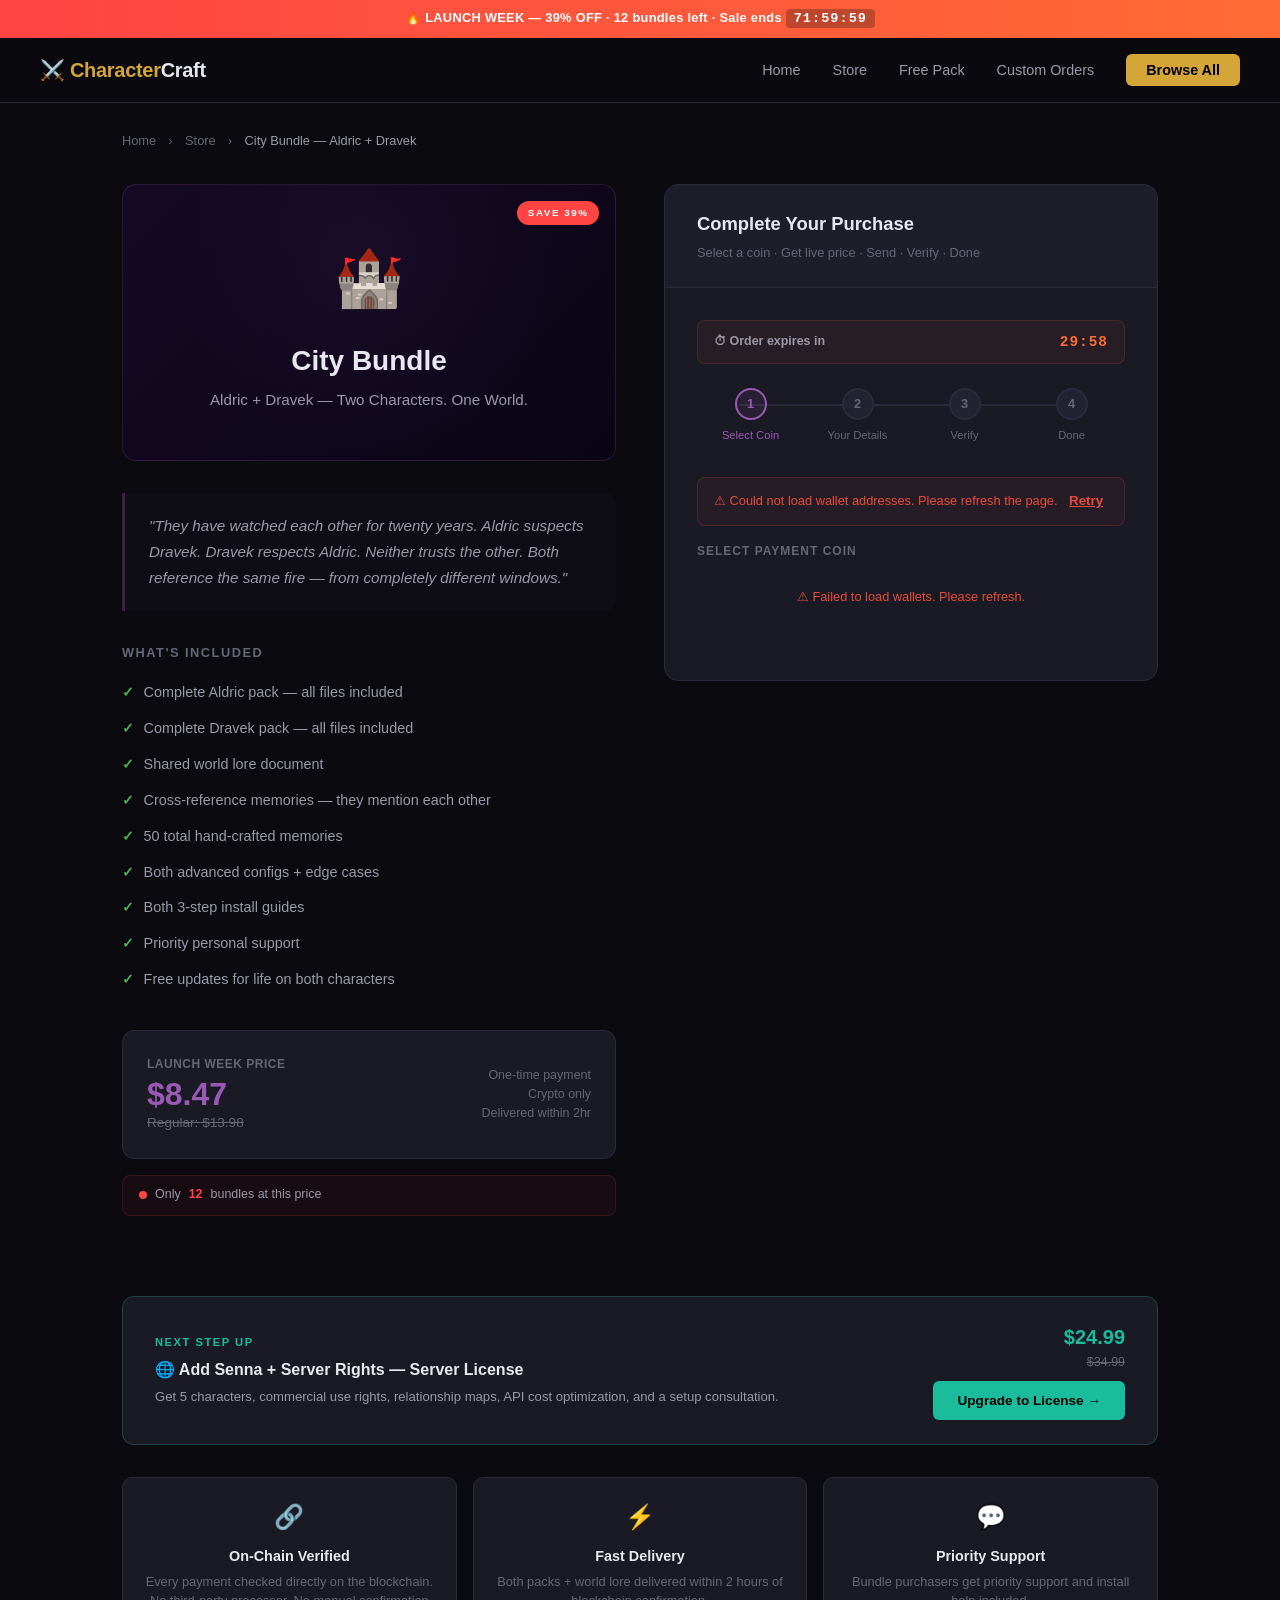
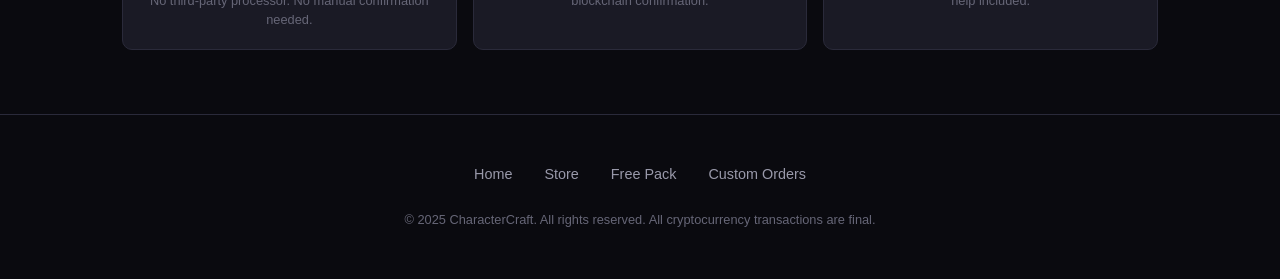
==== commit 6578002f: "Update pay-city-bundle.html" ====
--- a/pay-city-bundle.html
+++ b/pay-city-bundle.html
@@ -1,6 +1,7 @@
 <!DOCTYPE html>
 <html lang="en">
 <head>
+    <base href="https://shakskin.github.io/CharacterCraft/">
     <meta charset="UTF-8">
     <meta name="viewport" content="width=device-width, initial-scale=1.0">
     <title>Buy City Bundle — CharacterCraft</title>
